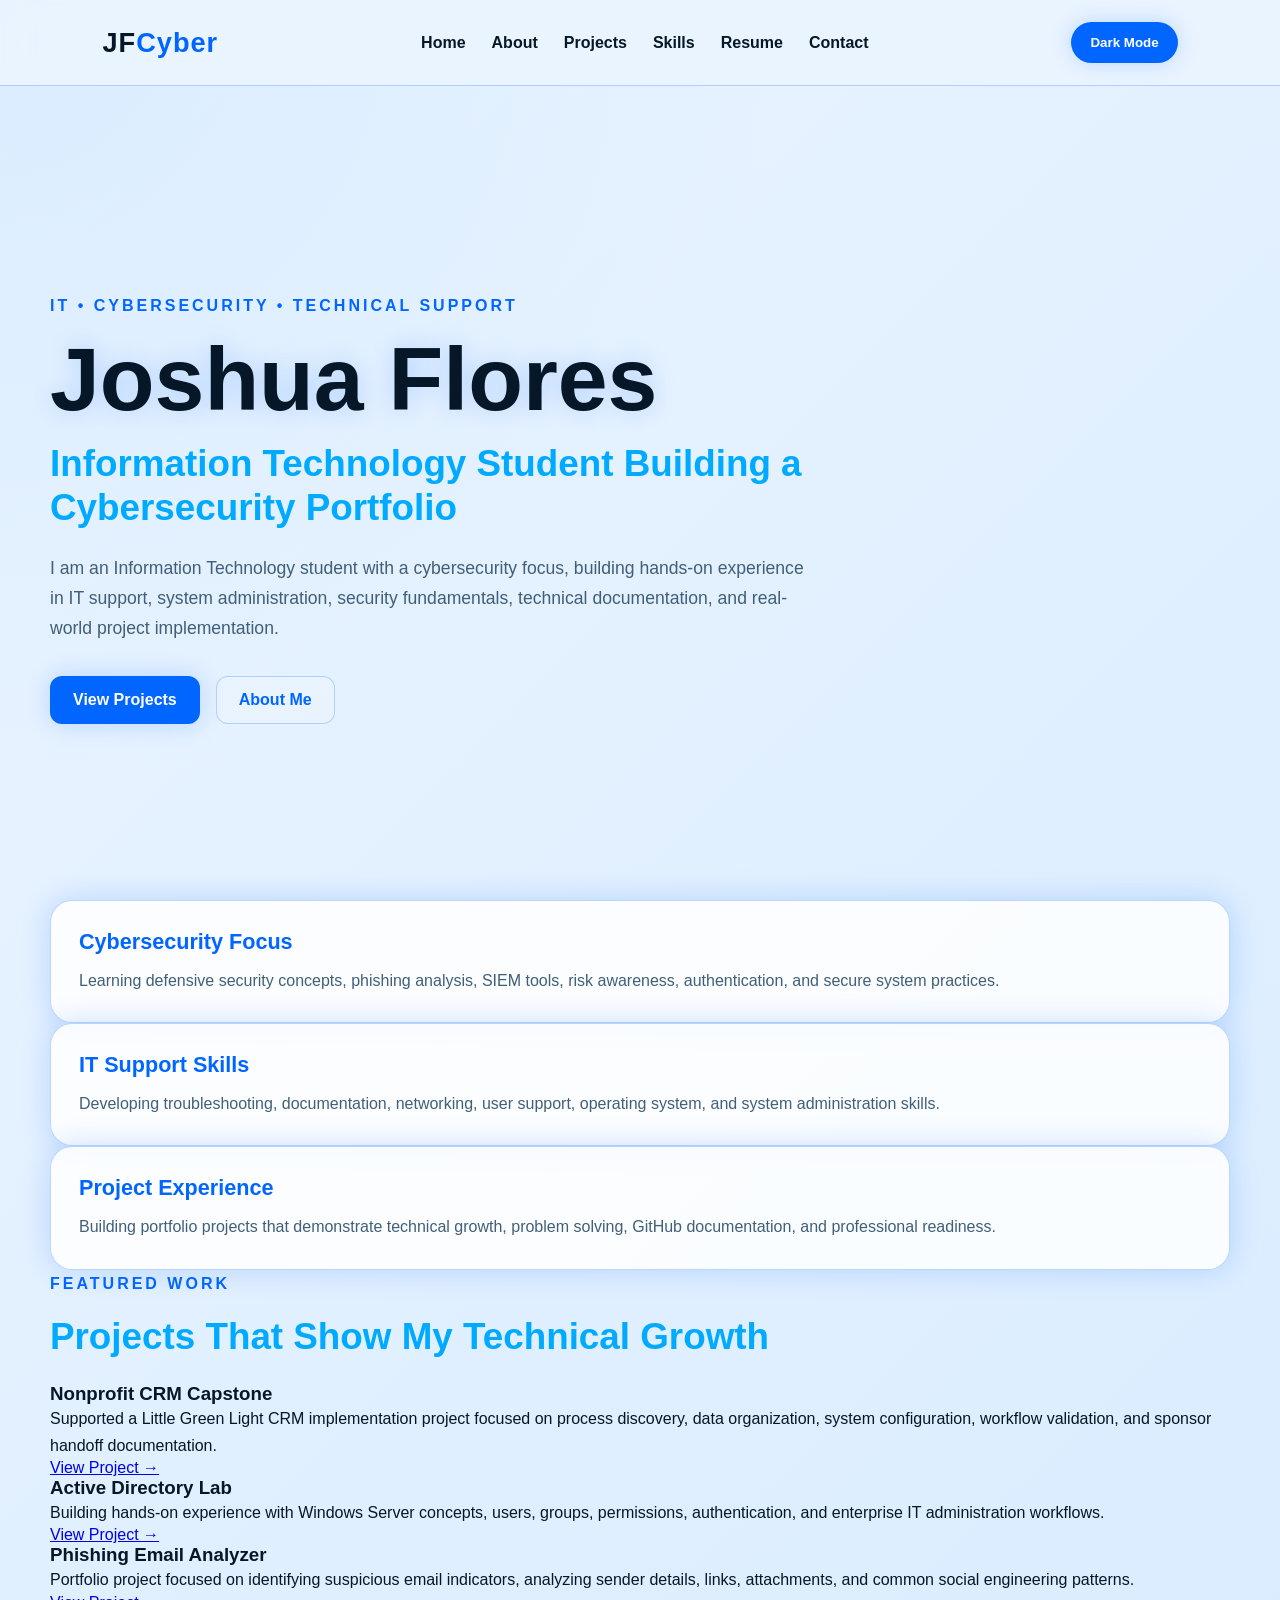
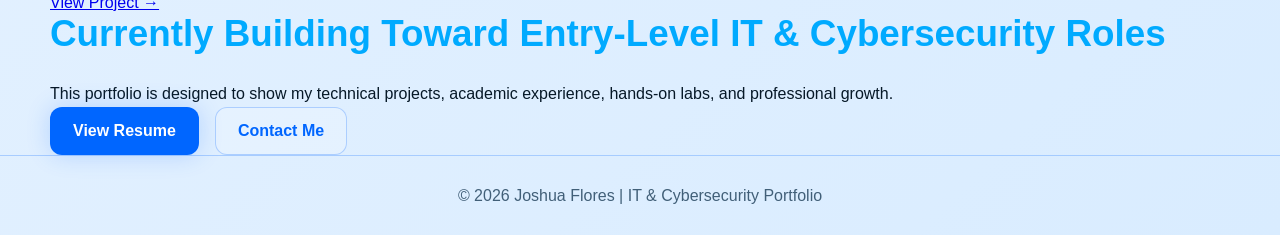
==== index.html @ 0f89167f "Revise index.html for improved portfolio layout Updated content and structure of the portfolio page " ====
<!DOCTYPE html>
<html lang="en">
<head>
  <meta charset="UTF-8" />
  <meta name="viewport" content="width=device-width, initial-scale=1.0" />
  <title>Joshua Flores | IT & Cybersecurity Portfolio</title>
  <link rel="stylesheet" href="style.css" />
</head>
<body>

  <header class="navbar">
    <div class="logo">JF<span>Cyber</span></div>

    <nav>
      <a href="index.html">Home</a>
      <a href="about.html">About</a>
      <a href="projects.html">Projects</a>
      <a href="skills.html">Skills</a>
      <a href="resume.html">Resume</a>
      <a href="contact.html">Contact</a>
    </nav>

    <button id="theme-toggle" class="theme-toggle">Dark Mode</button>
  </header>

  <main>

    <section class="hero">
      <div class="container">
        <div class="hero-content">
          <p class="tagline">IT • Cybersecurity • Technical Support</p>

          <h1>Joshua Flores</h1>

          <h2>Information Technology Student Building a Cybersecurity Portfolio</h2>

          <p class="hero-text">
            I am an Information Technology student with a cybersecurity focus,
            building hands-on experience in IT support, system administration,
            security fundamentals, technical documentation, and real-world
            project implementation.
          </p>

          <div class="hero-buttons">
            <a href="projects.html" class="btn primary">View Projects</a>
            <a href="about.html" class="btn secondary">About Me</a>
          </div>
        </div>
      </div>
    </section>

    <section class="home-overview">
      <div class="container overview-grid">

        <article class="card">
          <h3>Cybersecurity Focus</h3>
          <p>
            Learning defensive security concepts, phishing analysis, SIEM tools,
            risk awareness, authentication, and secure system practices.
          </p>
        </article>

        <article class="card">
          <h3>IT Support Skills</h3>
          <p>
            Developing troubleshooting, documentation, networking, user support,
            operating system, and system administration skills.
          </p>
        </article>

        <article class="card">
          <h3>Project Experience</h3>
          <p>
            Building portfolio projects that demonstrate technical growth,
            problem solving, GitHub documentation, and professional readiness.
          </p>
        </article>

      </div>
    </section>

    <section class="featured-section">
      <div class="container">
        <p class="tagline">Featured Work</p>
        <h2>Projects That Show My Technical Growth</h2>

        <div class="featured-grid">

          <article class="feature-card">
            <h3>Nonprofit CRM Capstone</h3>
            <p>
              Supported a Little Green Light CRM implementation project focused
              on process discovery, data organization, system configuration,
              workflow validation, and sponsor handoff documentation.
            </p>
            <a href="projects.html">View Project →</a>
          </article>

          <article class="feature-card">
            <h3>Active Directory Lab</h3>
            <p>
              Building hands-on experience with Windows Server concepts,
              users, groups, permissions, authentication, and enterprise IT
              administration workflows.
            </p>
            <a href="projects.html">View Project →</a>
          </article>

          <article class="feature-card">
            <h3>Phishing Email Analyzer</h3>
            <p>
              Portfolio project focused on identifying suspicious email
              indicators, analyzing sender details, links, attachments, and
              common social engineering patterns.
            </p>
            <a href="projects.html">View Project →</a>
          </article>

        </div>
      </div>
    </section>

    <section class="cta-section">
      <div class="container cta-card">
        <h2>Currently Building Toward Entry-Level IT & Cybersecurity Roles</h2>
        <p>
          This portfolio is designed to show my technical projects, academic
          experience, hands-on labs, and professional growth.
        </p>

        <div class="hero-buttons">
          <a href="resume.html" class="btn primary">View Resume</a>
          <a href="contact.html" class="btn secondary">Contact Me</a>
        </div>
      </div>
    </section>

  </main>

  <footer>
    <p>© 2026 Joshua Flores | IT & Cybersecurity Portfolio</p>
  </footer>

  <script src="script.js"></script>
</body>
</html>
---- style.css ----
:root {
  --bg: #eaf4ff;
  --bg-soft: #d9ecff;
  --text: #061827;
  --muted: #415f78;
  --primary: #0066ff;
  --secondary: #00aaff;
  --card: rgba(255, 255, 255, 0.85);
  --border: rgba(0, 102, 255, 0.25);
  --shadow: rgba(0, 102, 255, 0.2);
  --nav: rgba(234, 244, 255, 0.9);
}

body.dark {
  --bg: #07070a;
  --bg-soft: #17070b;
  --text: #fff1f1;
  --muted: #d6a1a1;
  --primary: #ff1f3d;
  --secondary: #ff6b6b;
  --card: rgba(28, 8, 12, 0.9);
  --border: rgba(255, 31, 61, 0.35);
  --shadow: rgba(255, 31, 61, 0.28);
  --nav: rgba(10, 5, 8, 0.92);
}

* {
  margin: 0;
  padding: 0;
  box-sizing: border-box;
}

html {
  scroll-behavior: smooth;
}

body {
  font-family: Arial, Helvetica, sans-serif;
  background:
    radial-gradient(circle at top left, var(--bg-soft), transparent 35%),
    linear-gradient(135deg, var(--bg), var(--bg-soft));
  color: var(--text);
  min-height: 100vh;
  overflow-x: hidden;
  transition: background 0.3s ease, color 0.3s ease;
}

/* NAVBAR */

.navbar {
  width: 100%;
  min-height: 86px;
  padding: 18px 8%;
  display: flex;
  align-items: center;
  justify-content: space-between;
  gap: 24px;
  background: var(--nav);
  backdrop-filter: blur(14px);
  border-bottom: 1px solid var(--border);
  position: sticky;
  top: 0;
  z-index: 1000;
}

.logo {
  font-size: 1.7rem;
  font-weight: 900;
  letter-spacing: 1px;
  white-space: nowrap;
}

.logo span {
  color: var(--primary);
}

nav {
  display: flex;
  align-items: center;
  justify-content: center;
  gap: 26px;
  flex-wrap: wrap;
}

nav a {
  color: var(--text);
  text-decoration: none;
  font-weight: 800;
  font-size: 1rem;
  transition: 0.2s ease;
}

nav a:hover {
  color: var(--primary);
}

.theme-toggle {
  border: 1px solid var(--border);
  background: var(--primary);
  color: white;
  padding: 12px 18px;
  border-radius: 999px;
  font-weight: 800;
  cursor: pointer;
  box-shadow: 0 0 22px var(--shadow);
  transition: 0.2s ease;
  white-space: nowrap;
}

.theme-toggle:hover {
  transform: translateY(-2px);
}

/* GENERAL */

.container {
  width: min(1180px, calc(100% - 48px));
  margin: 0 auto;
}

.tagline {
  color: var(--primary);
  font-weight: 900;
  letter-spacing: 3px;
  text-transform: uppercase;
  margin-bottom: 18px;
}

h1 {
  font-size: clamp(3rem, 7vw, 5.8rem);
  line-height: 0.95;
  margin-bottom: 20px;
  text-shadow: 0 0 24px var(--shadow);
}

h2 {
  color: var(--secondary);
  font-size: clamp(1.4rem, 3vw, 2.3rem);
  line-height: 1.2;
  margin-bottom: 24px;
}

p {
  line-height: 1.7;
}

/* BUTTONS */

.btn {
  display: inline-block;
  padding: 14px 22px;
  border-radius: 12px;
  text-decoration: none;
  font-weight: 900;
  border: 1px solid var(--border);
  transition: 0.2s ease;
}

.btn.primary {
  background: var(--primary);
  color: white;
  box-shadow: 0 0 24px var(--shadow);
}

.btn.secondary {
  background: rgba(255, 255, 255, 0.2);
  color: var(--primary);
}

.btn:hover {
  transform: translateY(-2px);
}

/* HOME PAGE */

.hero {
  min-height: calc(100vh - 86px);
  padding: 90px 0 60px;
  display: flex;
  align-items: center;
}

.hero-content {
  max-width: 830px;
}

.hero-text {
  color: var(--muted);
  font-size: 1.1rem;
  max-width: 760px;
  margin-bottom: 32px;
}

.hero-buttons {
  display: flex;
  gap: 16px;
  flex-wrap: wrap;
}

.highlights {
  padding: 20px 0 90px;
}

.highlights-grid,
.highlights {
  display: grid;
  grid-template-columns: repeat(3, 1fr);
  gap: 22px;
}

.card {
  background: var(--card);
  border: 1px solid var(--border);
  border-radius: 22px;
  padding: 28px;
  box-shadow: 0 0 30px var(--shadow);
}

.card h3 {
  color: var(--primary);
  margin-bottom: 12px;
  font-size: 1.35rem;
}

.card p {
  color: var(--muted);
}

/* ABOUT PAGE */

.about-page {
  width: min(1180px, calc(100% - 48px));
  margin: 0 auto;
  padding: 80px 0 90px;
}

.about-hero {
  display: grid;
  grid-template-columns: minmax(0, 1.5fr) 360px;
  gap: 42px;
  align-items: center;
}

.about-text {
  max-width: 760px;
}

.about-text h1 {
  font-size: clamp(3rem, 7vw, 5.5rem);
}

.about-text h2 {
  font-size: clamp(1.35rem, 3vw, 2.2rem);
}

.about-text p {
  color: var(--muted);
  font-size: 1.08rem;
  margin-bottom: 18px;
}

.about-buttons {
  display: flex;
  gap: 16px;
  flex-wrap: wrap;
  margin-top: 30px;
}

.about-profile-card {
  background: var(--card);
  border: 1px solid var(--border);
  border-radius: 26px;
  padding: 28px;
  text-align: center;
  box-shadow: 0 0 32px var(--shadow);
}

.about-photo-box {
  width: 100%;
  aspect-ratio: 1 / 1;
  border-radius: 22px;
  border: 2px dashed var(--border);
  background:
    radial-gradient(circle at center, var(--bg-soft), transparent 60%),
    linear-gradient(135deg, transparent, var(--bg-soft));
  display: flex;
  align-items: center;
  justify-content: center;
  color: var(--muted);
  font-weight: 900;
  margin-bottom: 22px;
}

.about-profile-card h3 {
  color: var(--primary);
  font-size: 1.6rem;
  margin-bottom: 8px;
}

.about-profile-card p {
  color: var(--muted);
  margin-bottom: 18px;
}

.mini-info {
  display: flex;
  justify-content: center;
  flex-wrap: wrap;
  gap: 10px;
}

.mini-info span {
  color: var(--primary);
  border: 1px solid var(--border);
  border-radius: 999px;
  padding: 8px 12px;
  font-size: 0.85rem;
  font-weight: 800;
  background: rgba(255, 255, 255, 0.14);
}

.about-info-grid {
  margin-top: 58px;
  display: grid;
  grid-template-columns: repeat(3, 1fr);
  gap: 22px;
}

.about-info-card {
  background: var(--card);
  border: 1px solid var(--border);
  border-radius: 22px;
  padding: 28px;
  box-shadow: 0 0 28px var(--shadow);
}

.about-info-card h3 {
  color: var(--primary);
  font-size: 1.3rem;
  margin-bottom: 12px;
}

.about-info-card p {
  color: var(--muted);
}

/* FOOTER */

footer {
  text-align: center;
  padding: 26px;
  color: var(--muted);
  border-top: 1px solid var(--border);
}

/* MOBILE */

@media (max-width: 950px) {
  .navbar {
    padding: 20px 24px;
    flex-direction: column;
  }

  nav {
    gap: 14px;
  }

  .container,
  .about-page {
    width: min(100% - 36px, 1180px);
  }

  .hero {
    padding: 64px 0 44px;
  }

  .about-hero {
    grid-template-columns: 1fr;
  }

  .about-text {
    max-width: 100%;
  }

  .highlights,
  .highlights-grid,
  .about-info-grid {
    grid-template-columns: 1fr;
  }

  h1,
  .about-text h1 {
    font-size: clamp(2.6rem, 12vw, 4rem);
  }

  h2,
  .about-text h2 {
    font-size: 1.35rem;
  }

  .hero-text,
  .about-text p {
    font-size: 1rem;
  }
}
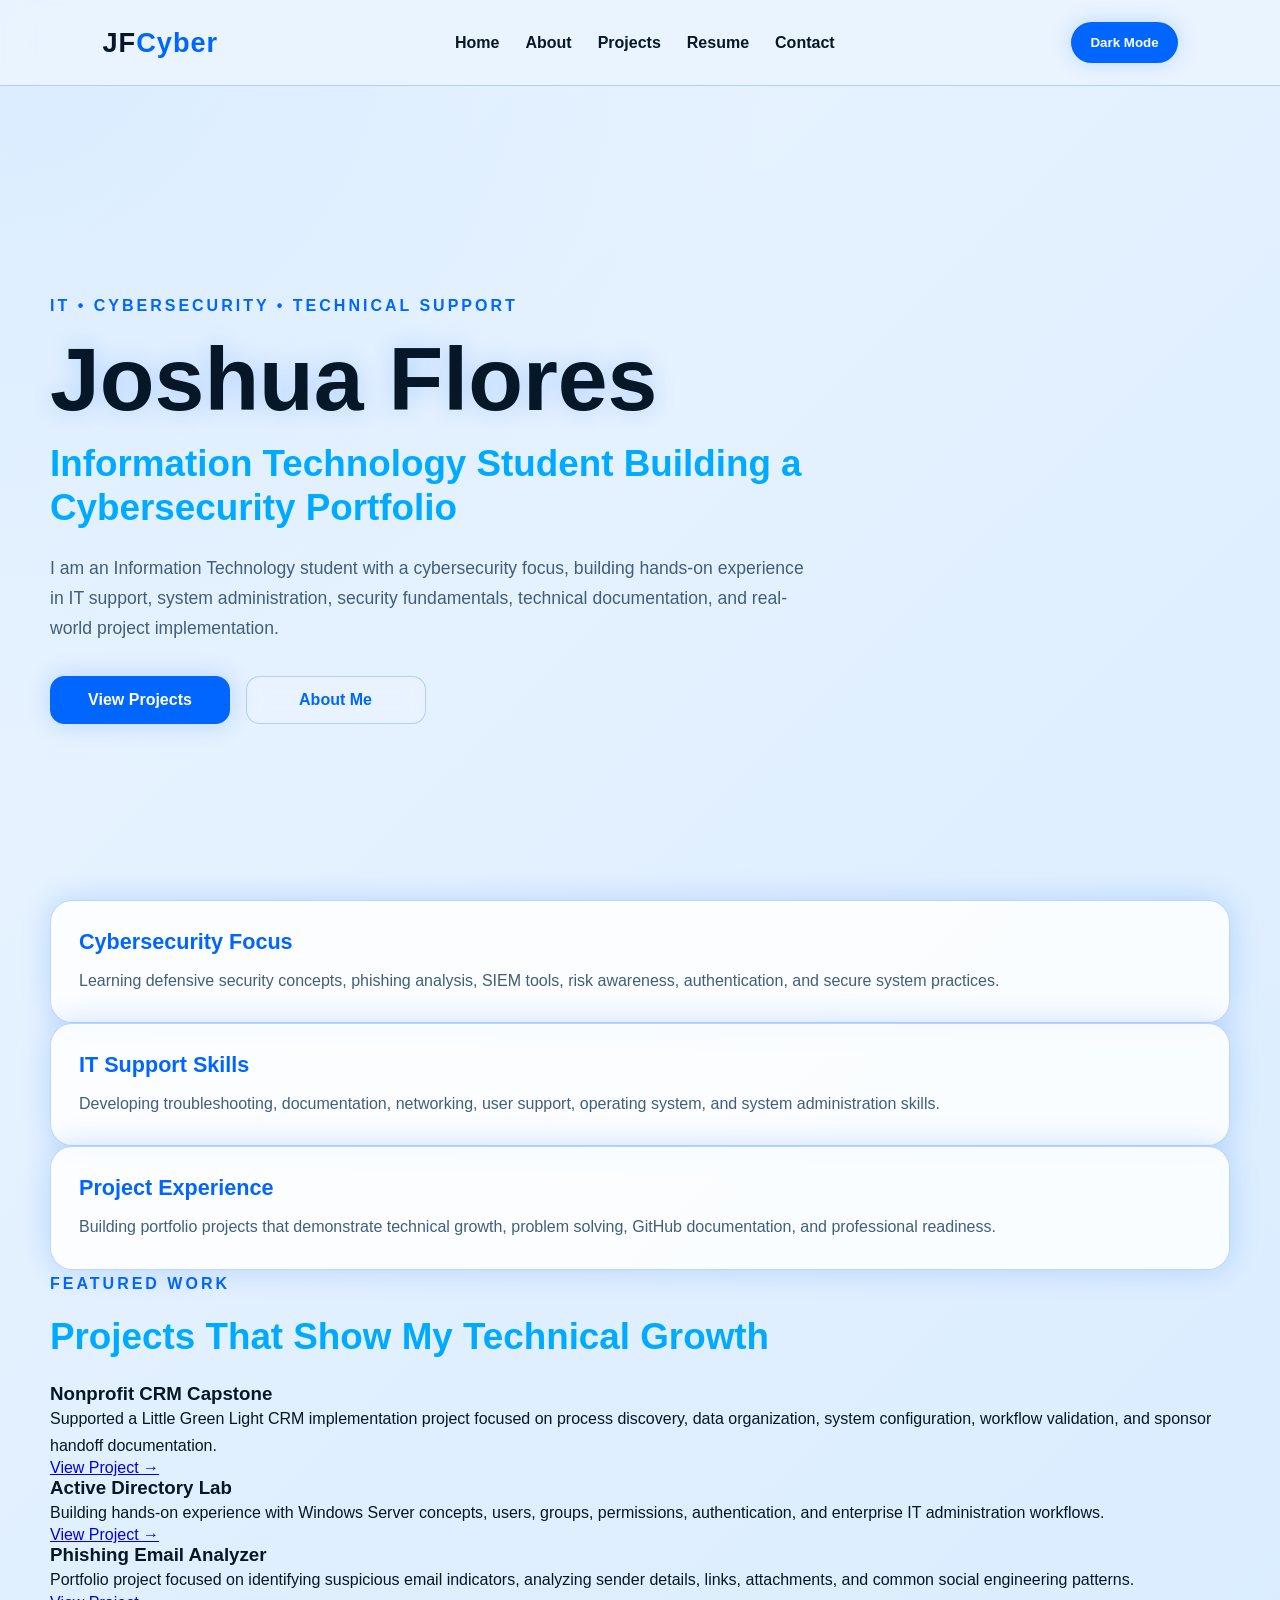
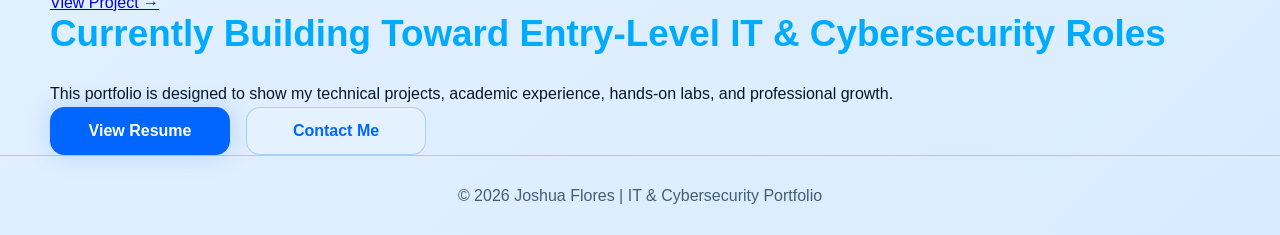
==== commit 5fa8bf23: "Remove 'Skills' link from navigation" ====
--- a/index.html
+++ b/index.html
@@ -15,7 +15,6 @@
       <a href="index.html">Home</a>
       <a href="about.html">About</a>
       <a href="projects.html">Projects</a>
-      <a href="skills.html">Skills</a>
       <a href="resume.html">Resume</a>
       <a href="contact.html">Contact</a>
     </nav>
--- a/style.css
+++ b/style.css
@@ -147,24 +147,31 @@
 /* BUTTONS */
 
 .btn {
-  display: inline-block;
-  padding: 14px 22px;
-  border-radius: 12px;
+  display: inline-flex;
+  align-items: center;
+  justify-content: center;
+  min-width: 180px;
+  padding: 14px 24px;
+  border-radius: 14px;
   text-decoration: none;
   font-weight: 900;
   border: 1px solid var(--border);
   transition: 0.2s ease;
+  cursor: pointer;
+  position: relative;
+  z-index: 2;
 }
 
 .btn.primary {
   background: var(--primary);
   color: white;
   box-shadow: 0 0 24px var(--shadow);
-}
-
+  border: 1px solid var(--primary);
+}
 .btn.secondary {
-  background: rgba(255, 255, 255, 0.2);
-  color: var(--primary);
+  background: rgba(255, 255, 255, 0.18);
+  color: var(--primary);
+  backdrop-filter: blur(10px);
 }
 
 .btn:hover {
@@ -289,6 +296,14 @@
   color: var(--muted);
   font-weight: 900;
   margin-bottom: 22px;
+  
+  overflow: hidden;
+}
+
+.about-photo-box img {
+  width: 100%;
+  height: 100%;
+  object-fit: cover;
 }
 
 .about-profile-card h3 {
@@ -402,4 +417,198 @@
   .about-text p {
     font-size: 1rem;
   }
-}
+  .home-overview {
+  padding: 20px 0 80px;
+}
+
+.overview-grid {
+  display: grid;
+  grid-template-columns: repeat(3, 1fr);
+  gap: 22px;
+}
+
+.featured-section {
+  padding: 80px 0;
+}
+
+.featured-section h2 {
+  max-width: 780px;
+  margin-bottom: 34px;
+}
+
+.featured-grid {
+  display: grid;
+  grid-template-columns: repeat(3, 1fr);
+  gap: 22px;
+}
+
+.feature-card {
+  background: var(--card);
+  border: 1px solid var(--border);
+  border-radius: 24px;
+  padding: 30px;
+  box-shadow: 0 0 28px var(--shadow);
+}
+
+.feature-card h3 {
+  color: var(--primary);
+  font-size: 1.35rem;
+  margin-bottom: 14px;
+}
+
+.feature-card p {
+  color: var(--muted);
+  margin-bottom: 18px;
+}
+
+.feature-card a {
+  color: var(--primary);
+  font-weight: 900;
+  text-decoration: none;
+}
+
+.cta-section {
+  padding: 50px 0 100px;
+}
+
+.cta-card {
+  background: var(--card);
+  border: 1px solid var(--border);
+  border-radius: 28px;
+  padding: 44px;
+  box-shadow: 0 0 34px var(--shadow);
+}
+
+.cta-card p {
+  color: var(--muted);
+  max-width: 760px;
+  margin-bottom: 26px;
+}
+
+@media (max-width: 950px) {
+  .overview-grid,
+  .featured-grid {
+    grid-template-columns: 1fr;
+  }
+
+  .featured-section {
+    padding: 50px 0;
+  }
+
+  .cta-card {
+    padding: 28px;
+  }
+  
+ .resume-page {
+  width: min(1180px, calc(100% - 48px)) !important;
+  margin: 0 auto !important;
+  padding: 80px 0 90px !important;
+}
+
+.resume-hero-card {
+  background: var(--card);
+  border: 1px solid var(--border);
+  border-radius: 28px;
+  padding: 42px;
+  box-shadow: 0 0 34px var(--shadow);
+  margin-bottom: 32px;
+}
+
+.resume-hero-card h1 {
+  font-size: clamp(3rem, 6vw, 5rem);
+}
+
+.resume-hero-card p {
+  color: var(--muted);
+  max-width: 850px;
+  font-size: 1.08rem;
+}
+
+.resume-layout {
+  display: grid;
+  grid-template-columns: minmax(0, 1.5fr) 360px;
+  gap: 28px;
+  align-items: start;
+}
+
+.resume-column-main,
+.resume-column-side {
+  display: flex;
+  flex-direction: column;
+  gap: 24px;
+}
+
+.resume-card {
+  background: var(--card);
+  border: 1px solid var(--border);
+  border-radius: 24px;
+  padding: 30px;
+  box-shadow: 0 0 28px var(--shadow);
+}
+
+.resume-card h3 {
+  color: var(--primary);
+  font-size: 1.45rem;
+  margin-bottom: 16px;
+}
+
+.resume-card h4 {
+  color: var(--text);
+  margin-bottom: 6px;
+}
+
+.resume-card p,
+.resume-card li {
+  color: var(--muted);
+  line-height: 1.7;
+}
+
+.resume-card ul {
+  padding-left: 20px;
+}
+
+.resume-muted {
+  color: var(--secondary) !important;
+  font-weight: 800;
+  margin-bottom: 8px;
+}
+
+.resume-actions {
+  display: flex;
+  gap: 16px;
+  flex-wrap: wrap;
+  margin-top: 28px;
+}
+
+.skill-tags {
+  display: flex;
+  flex-wrap: wrap;
+  gap: 10px;
+}
+
+.skill-tags span {
+  border: 1px solid var(--border);
+  color: var(--primary);
+  background: rgba(255, 255, 255, 0.14);
+  padding: 8px 12px;
+  border-radius: 999px;
+  font-size: 0.88rem;
+  font-weight: 800;
+}
+
+@media (max-width: 950px) {
+  .resume-page {
+    width: min(100% - 36px, 1180px) !important;
+    padding: 60px 0 70px !important;
+  }
+
+  .resume-layout {
+    grid-template-columns: 1fr;
+  }
+
+  .resume-hero-card,
+  .resume-card {
+    padding: 24px;
+  }
+}
+}
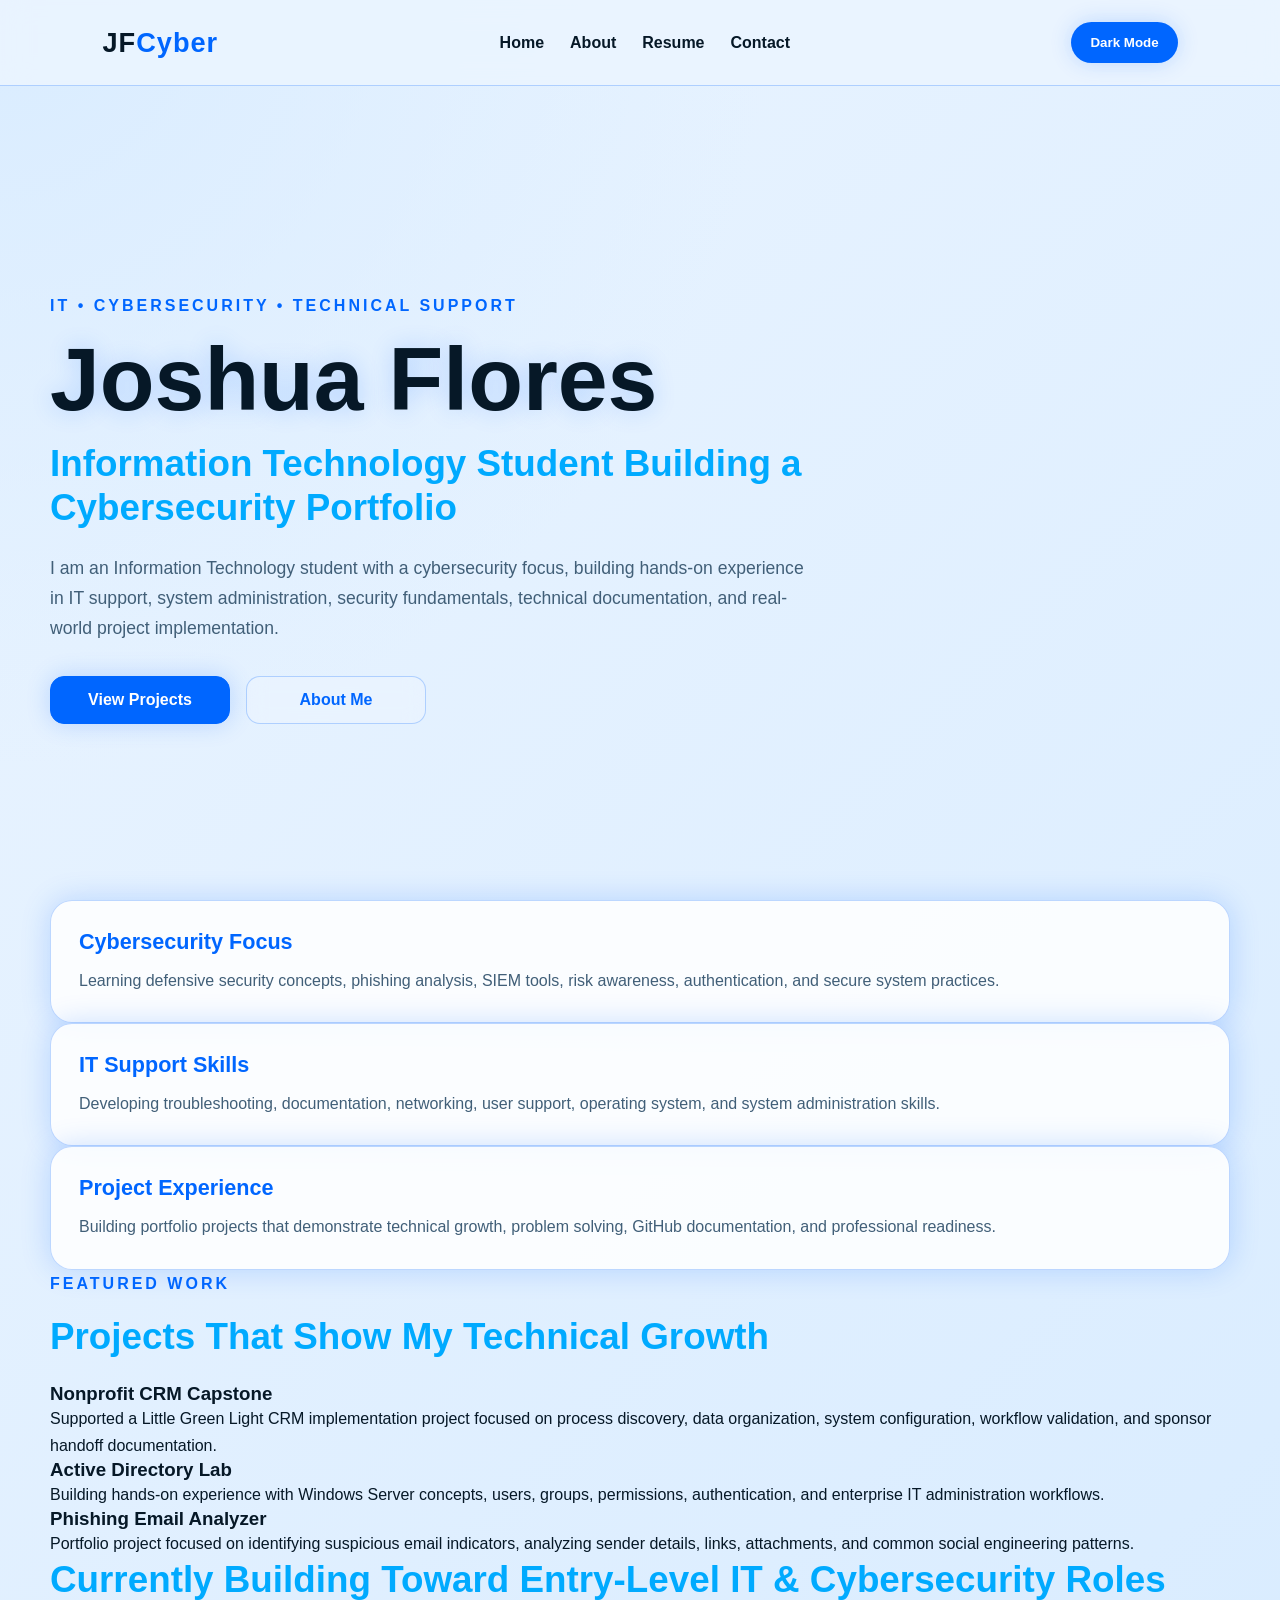
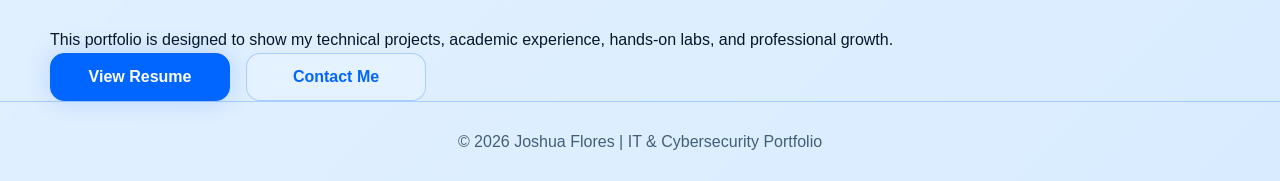
==== commit 99c6accd: "Remove project links from feature cards Removed 'View Project' links from feature cards." ====
--- a/index.html
+++ b/index.html
@@ -14,7 +14,6 @@
     <nav>
       <a href="index.html">Home</a>
       <a href="about.html">About</a>
-      <a href="projects.html">Projects</a>
       <a href="resume.html">Resume</a>
       <a href="contact.html">Contact</a>
     </nav>
@@ -92,7 +91,6 @@
               on process discovery, data organization, system configuration,
               workflow validation, and sponsor handoff documentation.
             </p>
-            <a href="projects.html">View Project →</a>
           </article>
 
           <article class="feature-card">
@@ -102,7 +100,6 @@
               users, groups, permissions, authentication, and enterprise IT
               administration workflows.
             </p>
-            <a href="projects.html">View Project →</a>
           </article>
 
           <article class="feature-card">
@@ -112,7 +109,6 @@
               indicators, analyzing sender details, links, attachments, and
               common social engineering patterns.
             </p>
-            <a href="projects.html">View Project →</a>
           </article>
 
         </div>
